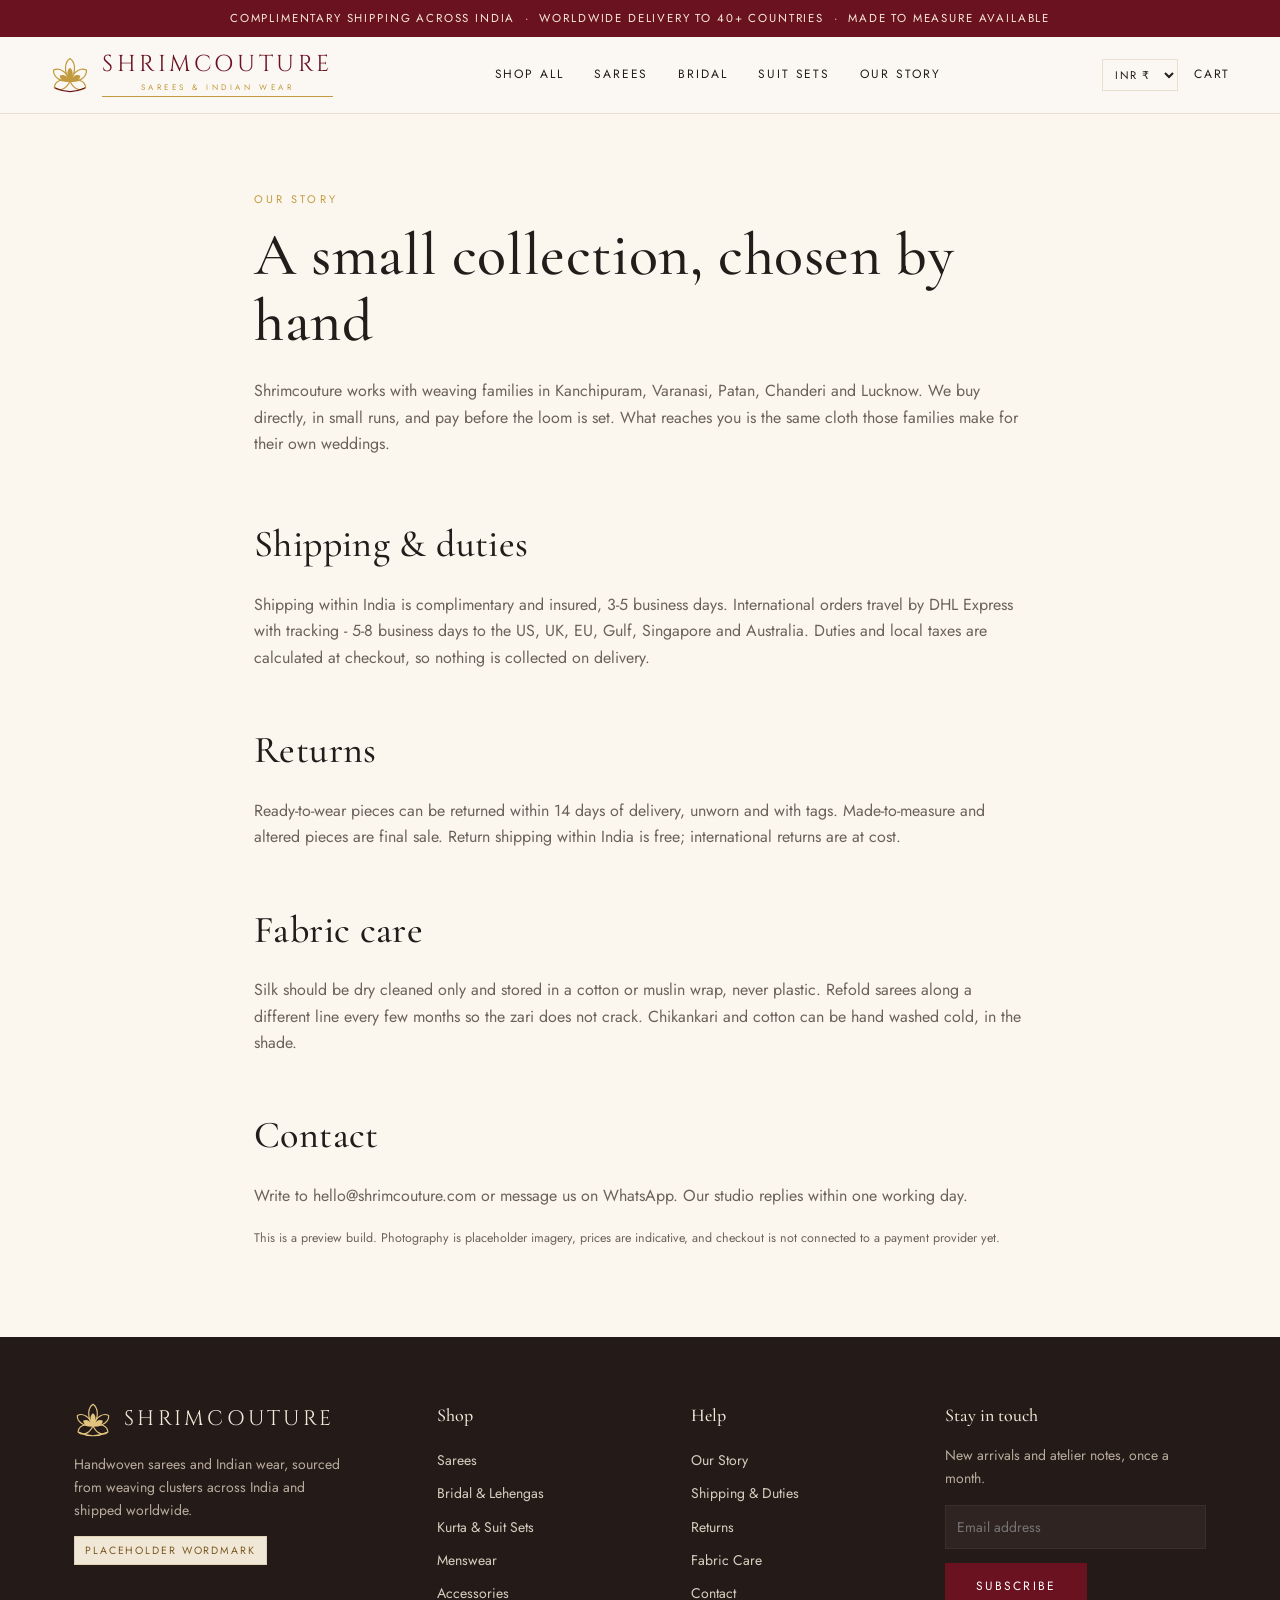
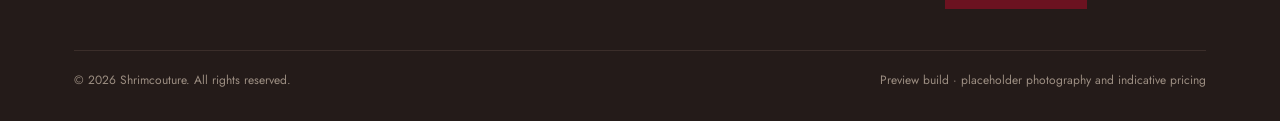
==== about.html @ 6df3703c "Create about.html" ====
<!doctype html><html lang="en"><head><meta charset="utf-8"><meta name="viewport" content="width=device-width, initial-scale=1">
<link rel="preconnect" href="https://fonts.googleapis.com"><link rel="preconnect" href="https://fonts.gstatic.com" crossorigin>
<link href="https://fonts.googleapis.com/css2?family=Cinzel:wght@400;500;600&family=Cormorant+Garamond:wght@300;400;500;600&family=Jost:wght@300;400;500&display=swap" rel="stylesheet">
<link rel="stylesheet" href="assets/styles.css"><title>Our Story | Shrimcouture</title></head><body><body><div class="ann">Complimentary shipping across India &nbsp;&middot;&nbsp; Worldwide delivery to 40+ countries &nbsp;&middot;&nbsp; Made to measure available</div>
<header class="site"><div class="wrap bar">
<button class="nav-toggle" aria-label="Menu">&#9776;</button>
<a class="brand" href="index.html"><svg class="lotus" viewBox="152.85 191.2 214.3 214.3" xmlns="http://www.w3.org/2000/svg" aria-hidden="true"><path d="M 0 0 C -36.72 -40.7592 -27.54 -76.9896 0 -90.576 C 27.54 -76.9896 36.72 -40.7592 0 0 Z" transform="translate(260 332.0) rotate(-112.0)" fill="none" stroke="#C29B40" stroke-width="6.60" stroke-linejoin="round"/><path d="M 0 0 C -36.72 -47.9196 -27.54 -90.5148 0 -106.488 C 27.54 -90.5148 36.72 -47.9196 0 0 Z" transform="translate(260 332.0) rotate(-56.0)" fill="none" stroke="#C29B40" stroke-width="6.60" stroke-linejoin="round"/><path d="M 0 0 C -36.72 -55.08 -27.54 -104.04 0 -122.4 C 27.54 -104.04 36.72 -55.08 0 0 Z" transform="translate(260 332.0) rotate(0.0)" fill="none" stroke="#C29B40" stroke-width="6.60" stroke-linejoin="round"/><path d="M 0 0 C -36.72 -47.9196 -27.54 -90.5148 0 -106.488 C 27.54 -90.5148 36.72 -47.9196 0 0 Z" transform="translate(260 332.0) rotate(56.0)" fill="none" stroke="#C29B40" stroke-width="6.60" stroke-linejoin="round"/><path d="M 0 0 C -36.72 -40.7592 -27.54 -76.9896 0 -90.576 C 27.54 -76.9896 36.72 -40.7592 0 0 Z" transform="translate(260 332.0) rotate(112.0)" fill="none" stroke="#C29B40" stroke-width="6.60" stroke-linejoin="round"/><path d="M 0 0 C -21.6 -28.188 -16.2 -53.244 0 -62.64 C 16.2 -53.244 21.6 -28.188 0 0 Z" transform="translate(260 332.0) rotate(-62.0)" fill="#C29B40"/><path d="M 0 0 C -21.6 -32.4 -16.2 -61.2 0 -72.0 C 16.2 -61.2 21.6 -32.4 0 0 Z" transform="translate(260 332.0) rotate(0.0)" fill="#C29B40"/><path d="M 0 0 C -21.6 -28.188 -16.2 -53.244 0 -62.64 C 16.2 -53.244 21.6 -28.188 0 0 Z" transform="translate(260 332.0) rotate(62.0)" fill="#C29B40"/><path d="M 180.8 368.0 Q 260.0 406.4 339.2 368.0" fill="none" stroke="#6B1220" stroke-width="6.60" stroke-linecap="round"/></svg><span class="wordmark">Shrimcouture<span class="tagline">Sarees &amp; Indian Wear</span></span></a>
<nav class="nav-links">
<a href="shop.html">Shop All</a><a href="shop.html?cat=sarees">Sarees</a><a href="shop.html?cat=lehengas">Bridal</a><a href="shop.html?cat=suits">Suit Sets</a><a href="about.html">Our Story</a>
</nav>
<div class="tools">
<select id="cur-select" aria-label="Currency"><option value="INR">INR &#8377;</option><option value="USD">USD $</option><option value="EUR">EUR &#8364;</option><option value="GBP">GBP &#163;</option></select>
<a href="cart.html">Cart <span class="cart-count"></span></a>
</div></div></header>
<section><div class="wrap" style="max-width:820px">
<p class="eyebrow">Our story</p><h1>A small collection, chosen by hand</h1>
<p class="muted">Shrimcouture works with weaving families in Kanchipuram, Varanasi, Patan, Chanderi and Lucknow. We buy directly, in small runs, and pay before the loom is set. What reaches you is the same cloth those families make for their own weddings.</p>
<h2 id="shipping" style="margin-top:56px">Shipping &amp; duties</h2>
<p class="muted">Shipping within India is complimentary and insured, 3-5 business days. International orders travel by DHL Express with tracking - 5-8 business days to the US, UK, EU, Gulf, Singapore and Australia. Duties and local taxes are calculated at checkout, so nothing is collected on delivery.</p>
<h2 id="returns" style="margin-top:48px">Returns</h2>
<p class="muted">Ready-to-wear pieces can be returned within 14 days of delivery, unworn and with tags. Made-to-measure and altered pieces are final sale. Return shipping within India is free; international returns are at cost.</p>
<h2 id="care" style="margin-top:48px">Fabric care</h2>
<p class="muted">Silk should be dry cleaned only and stored in a cotton or muslin wrap, never plastic. Refold sarees along a different line every few months so the zari does not crack. Chikankari and cotton can be hand washed cold, in the shade.</p>
<h2 id="contact" style="margin-top:48px">Contact</h2>
<p class="muted">Write to hello@shrimcouture.com or message us on WhatsApp. Our studio replies within one working day.</p>
<p class="note">This is a preview build. Photography is placeholder imagery, prices are indicative, and checkout is not connected to a payment provider yet.</p>
</div></section>
<footer class="site"><div class="wrap"><div class="cols">
<div><div class="fbrand"><svg class="lotus light" viewBox="152.85 191.2 214.3 214.3" xmlns="http://www.w3.org/2000/svg" aria-hidden="true"><path d="M 0 0 C -36.72 -40.7592 -27.54 -76.9896 0 -90.576 C 27.54 -76.9896 36.72 -40.7592 0 0 Z" transform="translate(260 332.0) rotate(-112.0)" fill="none" stroke="#E3C580" stroke-width="6.60" stroke-linejoin="round"/><path d="M 0 0 C -36.72 -47.9196 -27.54 -90.5148 0 -106.488 C 27.54 -90.5148 36.72 -47.9196 0 0 Z" transform="translate(260 332.0) rotate(-56.0)" fill="none" stroke="#E3C580" stroke-width="6.60" stroke-linejoin="round"/><path d="M 0 0 C -36.72 -55.08 -27.54 -104.04 0 -122.4 C 27.54 -104.04 36.72 -55.08 0 0 Z" transform="translate(260 332.0) rotate(0.0)" fill="none" stroke="#E3C580" stroke-width="6.60" stroke-linejoin="round"/><path d="M 0 0 C -36.72 -47.9196 -27.54 -90.5148 0 -106.488 C 27.54 -90.5148 36.72 -47.9196 0 0 Z" transform="translate(260 332.0) rotate(56.0)" fill="none" stroke="#E3C580" stroke-width="6.60" stroke-linejoin="round"/><path d="M 0 0 C -36.72 -40.7592 -27.54 -76.9896 0 -90.576 C 27.54 -76.9896 36.72 -40.7592 0 0 Z" transform="translate(260 332.0) rotate(112.0)" fill="none" stroke="#E3C580" stroke-width="6.60" stroke-linejoin="round"/><path d="M 0 0 C -21.6 -28.188 -16.2 -53.244 0 -62.64 C 16.2 -53.244 21.6 -28.188 0 0 Z" transform="translate(260 332.0) rotate(-62.0)" fill="#E3C580"/><path d="M 0 0 C -21.6 -32.4 -16.2 -61.2 0 -72.0 C 16.2 -61.2 21.6 -32.4 0 0 Z" transform="translate(260 332.0) rotate(0.0)" fill="#E3C580"/><path d="M 0 0 C -21.6 -28.188 -16.2 -53.244 0 -62.64 C 16.2 -53.244 21.6 -28.188 0 0 Z" transform="translate(260 332.0) rotate(62.0)" fill="#E3C580"/><path d="M 180.8 368.0 Q 260.0 406.4 339.2 368.0" fill="none" stroke="#E3C580" stroke-width="6.60" stroke-linecap="round"/></svg><span>Shrimcouture</span></div>
<p class="muted" style="color:#B9AB9C;max-width:280px">Handwoven sarees and Indian wear, sourced from weaving clusters across India and shipped worldwide.</p>
<p><span class="badge">Placeholder wordmark</span></p></div>
<div><h4>Shop</h4><ul><li><a href="shop.html?cat=sarees">Sarees</a></li><li><a href="shop.html?cat=lehengas">Bridal &amp; Lehengas</a></li><li><a href="shop.html?cat=suits">Kurta &amp; Suit Sets</a></li><li><a href="shop.html?cat=menswear">Menswear</a></li><li><a href="shop.html?cat=accessories">Accessories</a></li></ul></div>
<div><h4>Help</h4><ul><li><a href="about.html">Our Story</a></li><li><a href="about.html#shipping">Shipping &amp; Duties</a></li><li><a href="about.html#returns">Returns</a></li><li><a href="about.html#care">Fabric Care</a></li><li><a href="about.html#contact">Contact</a></li></ul></div>
<div><h4>Stay in touch</h4><p class="muted" style="color:#B9AB9C">New arrivals and atelier notes, once a month.</p>
<form onsubmit="event.preventDefault();this.querySelector(\x27button\x27).textContent=\x27Thank you\x27;">
<input class="field" type="email" placeholder="Email address" required style="background:#2F2421;border-color:#3B2E2A;color:#F4E9D9">
<button class="btn" type="submit">Subscribe</button></form></div>
</div>
<div class="legal"><span>&copy; 2026 Shrimcouture. All rights reserved.</span><span>Preview build &middot; placeholder photography and indicative pricing</span></div>
</div></footer>
<script src="assets/data.js"></script><script src="assets/app.js"></script>
</body></html>
---- assets/styles.css ----
:root{
  --ivory:#FBF7EF; --paper:#FFFCF6; --ink:#221C1A; --muted:#6C625C;
  --wine:#6B1220; --gold:#C29B40; --line:#E9DFCE;
  --serif:"Cormorant Garamond", Georgia, serif;
  --display:"Cinzel", "Cormorant Garamond", Georgia, serif;
  --sans:"Jost", "Helvetica Neue", Arial, sans-serif;
}
*{box-sizing:border-box}
body{margin:0;background:var(--ivory);color:var(--ink);font-family:var(--sans);font-size:16px;line-height:1.65;-webkit-font-smoothing:antialiased}
img{max-width:100%;display:block}
a{color:inherit;text-decoration:none}
.wrap{max-width:1180px;margin:0 auto;padding:0 24px}
h1,h2,h3{font-family:var(--serif);font-weight:500;letter-spacing:.01em;margin:0 0 .4em}
h1{font-size:clamp(34px,5.4vw,60px);line-height:1.1}
h2{font-size:clamp(26px,3.4vw,38px)}
h3{font-size:20px}
.muted{color:var(--muted)}
.eyebrow{font-size:11px;letter-spacing:.28em;text-transform:uppercase;color:var(--gold);margin:0 0 14px}
.btn{display:inline-block;padding:13px 30px;border:1px solid var(--wine);background:var(--wine);color:#fff;
  font-size:12px;letter-spacing:.18em;text-transform:uppercase;transition:.2s;cursor:pointer;font-family:var(--sans)}
.btn:hover{background:#500D18;border-color:#500D18}
.btn.ghost{background:transparent;color:var(--wine)}
.btn.ghost:hover{background:var(--wine);color:#fff}
.btn[disabled]{opacity:.45;cursor:not-allowed}

/* announcement + header */
.ann{background:var(--wine);color:#F6E9D8;font-size:11.5px;letter-spacing:.16em;text-transform:uppercase;text-align:center;padding:9px 16px}
header.site{position:sticky;top:0;z-index:40;background:rgba(251,248,243,.96);border-bottom:1px solid var(--line);backdrop-filter:blur(6px)}
.bar{display:flex;align-items:center;justify-content:space-between;gap:18px;padding:16px 0}
.brand{display:flex;align-items:center;gap:12px;line-height:1}
.lotus{width:40px;height:40px;flex:0 0 40px}
.wordmark{font-family:var(--display);font-size:23px;letter-spacing:.155em;text-transform:uppercase;color:var(--wine);
  display:block;border-bottom:1px solid var(--gold);padding-bottom:5px}
.tagline{display:block;font-family:var(--sans);font-size:8px;letter-spacing:.44em;text-transform:uppercase;color:var(--gold);
  margin-top:7px;border:0;text-align:center}

.nav-links{display:flex;gap:30px;font-size:12px;letter-spacing:.16em;text-transform:uppercase}
.nav-links a:hover{color:var(--wine)}
.tools{display:flex;align-items:center;gap:16px;font-size:12px;letter-spacing:.14em;text-transform:uppercase}
select#cur-select{font-family:var(--sans);font-size:11px;letter-spacing:.14em;padding:6px 8px;border:1px solid var(--line);background:transparent;color:var(--ink)}
.nav-toggle{display:none;background:none;border:0;font-size:20px;cursor:pointer;color:var(--ink)}

/* hero */
.hero{position:relative;min-height:min(78vh,620px);display:flex;align-items:center;background:#EFE7DA;overflow:hidden}
.hero img{position:absolute;inset:0;width:100%;height:100%;object-fit:cover}
.hero .veil{position:absolute;inset:0;background:linear-gradient(90deg,rgba(24,16,14,.72) 0%,rgba(24,16,14,.42) 45%,rgba(24,16,14,.05) 100%)}
.hero .inner{position:relative;color:#FDF7EE;max-width:560px;padding:70px 0}
.hero h1{color:#FDF7EE}
.hero p{color:#EFE2D2;font-size:17px;max-width:440px}
.hero .btn{margin-top:22px;margin-right:12px}
.hero .btn.ghost{color:#FDF7EE;border-color:#FDF7EE}
.hero .btn.ghost:hover{background:#FDF7EE;color:var(--wine)}

section{padding:76px 0}
.section-head{text-align:center;max-width:620px;margin:0 auto 44px}
.rule{width:54px;height:1px;background:var(--gold);margin:18px auto}

/* categories */
.cats{display:grid;grid-template-columns:repeat(3,1fr);gap:22px}
.cat{position:relative;overflow:hidden;background:#000}
.cat img{height:300px;width:100%;object-fit:cover;opacity:.86;transition:.5s}
.cat:hover img{transform:scale(1.04);opacity:.78}
.cat .lbl{position:absolute;left:0;right:0;bottom:0;padding:22px;color:#fff;background:linear-gradient(transparent,rgba(20,12,10,.75))}
.cat .lbl h3{margin:0;color:#fff}
.cat .lbl span{font-size:11px;letter-spacing:.16em;text-transform:uppercase;color:#E9D9C0}

/* product grid */
.grid{display:grid;grid-template-columns:repeat(4,1fr);gap:26px}
.card{background:var(--paper);border:1px solid var(--line);display:block;transition:.25s}
.card:hover{border-color:var(--gold);transform:translateY(-3px)}
.card-img{aspect-ratio:4/5;overflow:hidden;background:#EFE7DA}
.card-img img{width:100%;height:100%;object-fit:cover}
.card-body{padding:18px 18px 22px}
.card-body h3{font-size:18px;margin-bottom:6px}
.card-body p{font-size:13px;margin:0 0 10px}
.price{font-family:var(--serif);font-size:19px;color:var(--wine)}

/* strips */
.strip{background:var(--paper);border-top:1px solid var(--line);border-bottom:1px solid var(--line)}
.strip .grid3{display:grid;grid-template-columns:repeat(3,1fr);gap:34px;text-align:center}
.strip h3{font-size:17px;margin-bottom:6px}
.strip p{font-size:13.5px;color:var(--muted);margin:0}

.story{display:grid;grid-template-columns:1.05fr .95fr;gap:56px;align-items:center}
.story img{height:100%;object-fit:cover;max-height:460px;width:100%}

/* filters */
.filters{display:flex;gap:10px;flex-wrap:wrap;justify-content:center;margin-bottom:34px}
.chip{padding:9px 20px;border:1px solid var(--line);background:transparent;font-size:11.5px;letter-spacing:.16em;
  text-transform:uppercase;cursor:pointer;font-family:var(--sans);color:var(--muted)}
.chip.active,.chip:hover{border-color:var(--wine);color:var(--wine)}

/* product page */
.pdp{display:grid;grid-template-columns:1fr 1fr;gap:56px;align-items:start}
.pdp .shot{background:#EFE7DA;border:1px solid var(--line)}
.sizes{display:flex;gap:10px;flex-wrap:wrap;margin:10px 0 24px}
.size{padding:10px 18px;border:1px solid var(--line);cursor:pointer;font-size:12px;letter-spacing:.12em;background:transparent}
.size.active{border-color:var(--wine);color:var(--wine)}
.spec{list-style:none;padding:0;margin:20px 0 0;font-size:14px;color:var(--muted)}
.spec li{padding:9px 0;border-bottom:1px solid var(--line)}
.qty{display:inline-flex;border:1px solid var(--line);margin-right:12px}
.qty button{width:38px;border:0;background:transparent;font-size:16px;cursor:pointer}
.qty span{width:38px;display:grid;place-items:center;border-left:1px solid var(--line);border-right:1px solid var(--line)}
.note{font-size:12.5px;color:var(--muted);margin-top:18px}

/* cart */
.cart-row{display:grid;grid-template-columns:96px 1fr auto;gap:18px;padding:20px 0;border-bottom:1px solid var(--line);align-items:center}
.cart-row img{width:96px;height:120px;object-fit:cover}
.cart-layout{display:grid;grid-template-columns:1.6fr .9fr;gap:48px;align-items:start}
.summary{background:var(--paper);border:1px solid var(--line);padding:26px}
.summary .line{display:flex;justify-content:space-between;padding:9px 0;font-size:14px}
.summary .total{border-top:1px solid var(--line);margin-top:10px;padding-top:14px;font-family:var(--serif);font-size:22px}
.field{width:100%;padding:11px;border:1px solid var(--line);background:var(--paper);font-family:var(--sans);font-size:14px;margin-bottom:14px}
.link{color:var(--wine);text-decoration:underline;cursor:pointer}

footer.site{background:#241B19;color:#D9CDBE;margin-top:0;padding:64px 0 30px;font-size:14px}
footer.site .cols{display:grid;grid-template-columns:1.5fr 1fr 1fr 1.2fr;gap:36px}
footer.site h4{font-family:var(--serif);font-size:18px;color:#F4E9D9;margin:0 0 14px;font-weight:500}
footer.site a{color:#D9CDBE}
footer.site a:hover{color:#fff}
footer.site ul{list-style:none;padding:0;margin:0}
footer.site li{padding:5px 0}
.fbrand{display:flex;align-items:center;gap:12px;font-family:var(--display);font-size:21px;letter-spacing:.155em;text-transform:uppercase;color:#F4E9D9}
.fbrand .lotus{width:38px;height:38px;flex:0 0 38px}
.legal{border-top:1px solid #3B2E2A;margin-top:40px;padding-top:20px;display:flex;justify-content:space-between;gap:16px;font-size:12px;color:#9C8E82;flex-wrap:wrap}
.badge{display:inline-block;background:#F1E7D6;color:#7A5A22;font-size:10.5px;letter-spacing:.18em;text-transform:uppercase;padding:5px 10px;border:1px solid #E2D2B4}

@media(max-width:900px){
  .grid{grid-template-columns:repeat(2,1fr);gap:18px}
  .cats{grid-template-columns:1fr}
  .cat img{height:220px}
  .story,.pdp,.cart-layout{grid-template-columns:1fr;gap:28px}
  .strip .grid3{grid-template-columns:1fr;gap:26px}
  footer.site .cols{grid-template-columns:1fr 1fr}
  .nav-toggle{display:block}
  .nav-links{display:none;position:absolute;left:0;right:0;top:100%;background:var(--ivory);border-bottom:1px solid var(--line);
    flex-direction:column;gap:0;padding:8px 24px 18px}
  .nav-links.open{display:flex}
  .nav-links a{padding:11px 0;border-bottom:1px solid var(--line)}
  .bar{position:relative;padding:13px 0}
  .wordmark{font-size:16px}
  .lotus{width:32px;height:32px;flex:0 0 32px}
  .tagline{font-size:7px;letter-spacing:.36em}
  section{padding:52px 0}
  .hero .inner{padding:56px 0}
  .hero .veil{background:linear-gradient(90deg,rgba(24,16,14,.78) 0%,rgba(24,16,14,.55) 100%)}
}
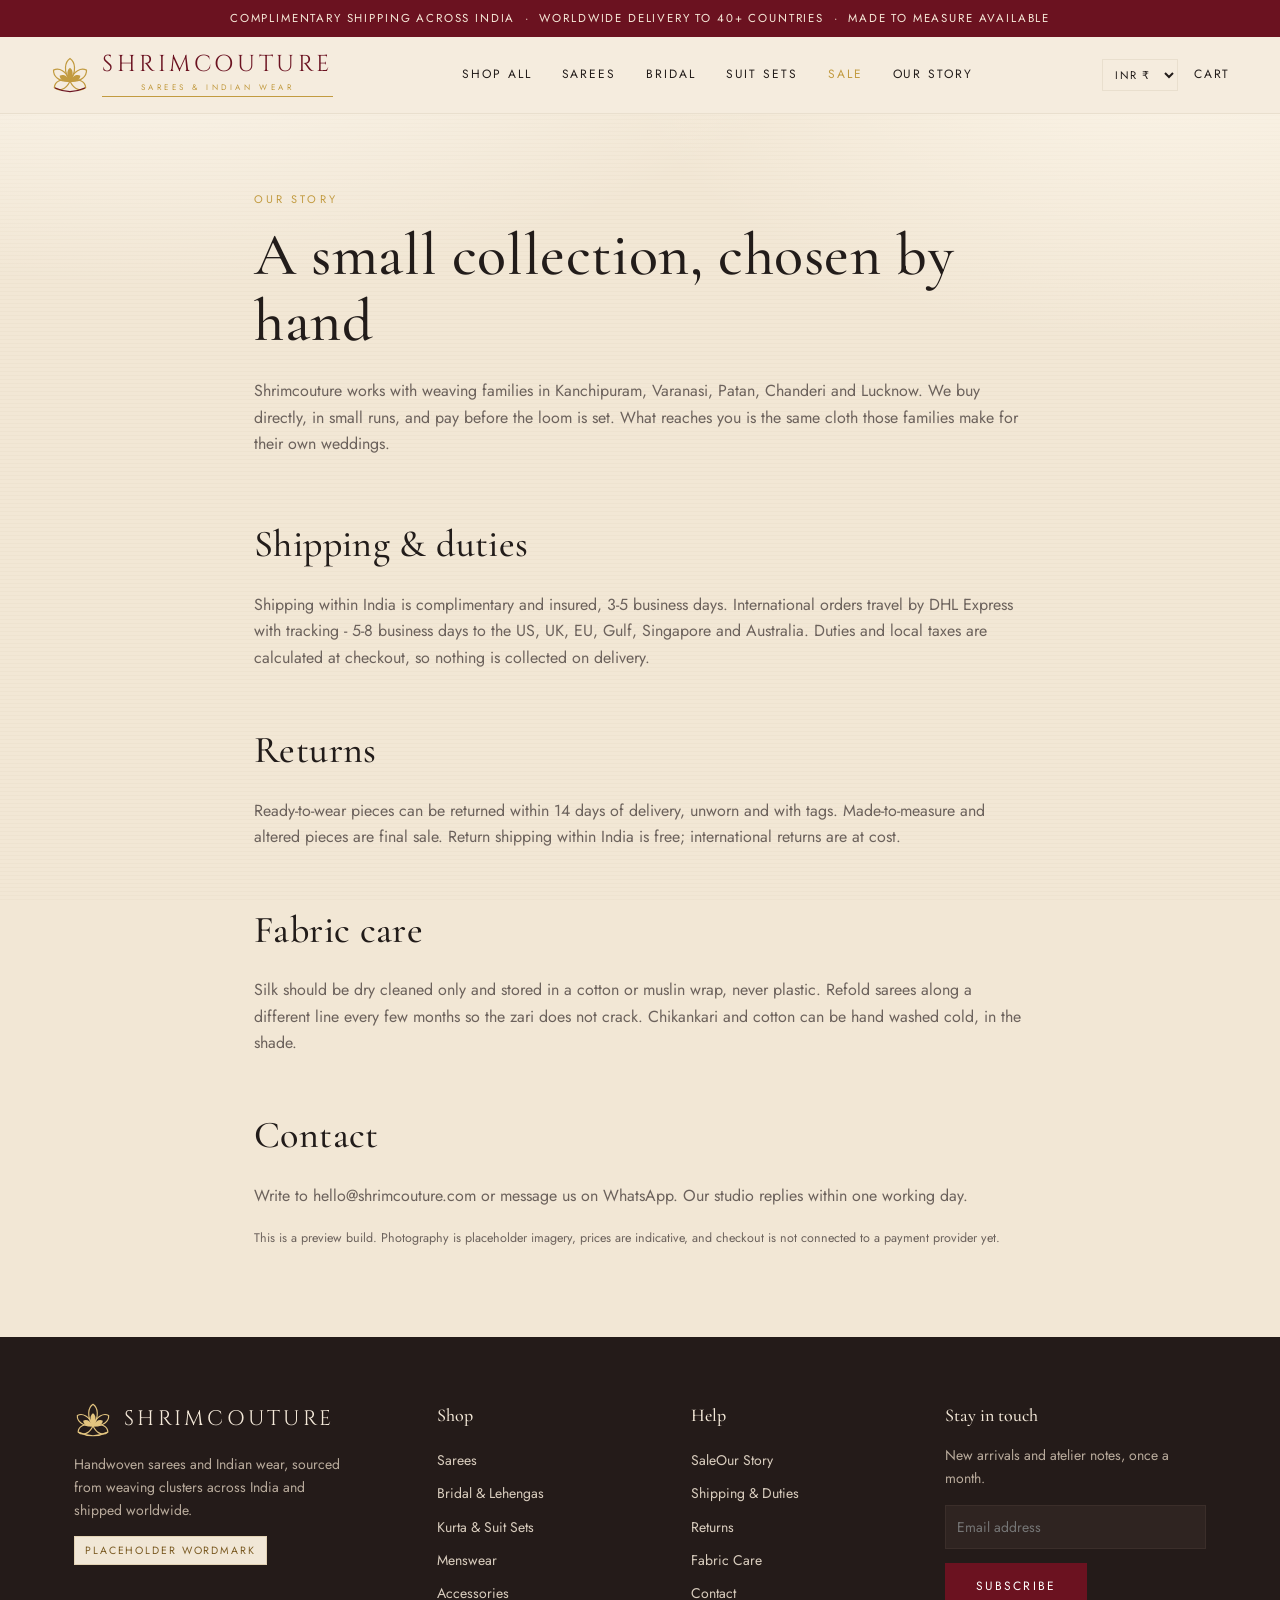
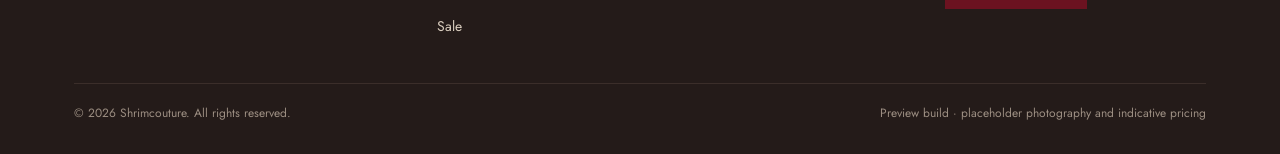
==== commit b6483521: "Update about.html" ====
--- a/about.html
+++ b/about.html
@@ -6,7 +6,7 @@
 <button class="nav-toggle" aria-label="Menu">&#9776;</button>
 <a class="brand" href="index.html"><svg class="lotus" viewBox="152.85 191.2 214.3 214.3" xmlns="http://www.w3.org/2000/svg" aria-hidden="true"><path d="M 0 0 C -36.72 -40.7592 -27.54 -76.9896 0 -90.576 C 27.54 -76.9896 36.72 -40.7592 0 0 Z" transform="translate(260 332.0) rotate(-112.0)" fill="none" stroke="#C29B40" stroke-width="6.60" stroke-linejoin="round"/><path d="M 0 0 C -36.72 -47.9196 -27.54 -90.5148 0 -106.488 C 27.54 -90.5148 36.72 -47.9196 0 0 Z" transform="translate(260 332.0) rotate(-56.0)" fill="none" stroke="#C29B40" stroke-width="6.60" stroke-linejoin="round"/><path d="M 0 0 C -36.72 -55.08 -27.54 -104.04 0 -122.4 C 27.54 -104.04 36.72 -55.08 0 0 Z" transform="translate(260 332.0) rotate(0.0)" fill="none" stroke="#C29B40" stroke-width="6.60" stroke-linejoin="round"/><path d="M 0 0 C -36.72 -47.9196 -27.54 -90.5148 0 -106.488 C 27.54 -90.5148 36.72 -47.9196 0 0 Z" transform="translate(260 332.0) rotate(56.0)" fill="none" stroke="#C29B40" stroke-width="6.60" stroke-linejoin="round"/><path d="M 0 0 C -36.72 -40.7592 -27.54 -76.9896 0 -90.576 C 27.54 -76.9896 36.72 -40.7592 0 0 Z" transform="translate(260 332.0) rotate(112.0)" fill="none" stroke="#C29B40" stroke-width="6.60" stroke-linejoin="round"/><path d="M 0 0 C -21.6 -28.188 -16.2 -53.244 0 -62.64 C 16.2 -53.244 21.6 -28.188 0 0 Z" transform="translate(260 332.0) rotate(-62.0)" fill="#C29B40"/><path d="M 0 0 C -21.6 -32.4 -16.2 -61.2 0 -72.0 C 16.2 -61.2 21.6 -32.4 0 0 Z" transform="translate(260 332.0) rotate(0.0)" fill="#C29B40"/><path d="M 0 0 C -21.6 -28.188 -16.2 -53.244 0 -62.64 C 16.2 -53.244 21.6 -28.188 0 0 Z" transform="translate(260 332.0) rotate(62.0)" fill="#C29B40"/><path d="M 180.8 368.0 Q 260.0 406.4 339.2 368.0" fill="none" stroke="#6B1220" stroke-width="6.60" stroke-linecap="round"/></svg><span class="wordmark">Shrimcouture<span class="tagline">Sarees &amp; Indian Wear</span></span></a>
 <nav class="nav-links">
-<a href="shop.html">Shop All</a><a href="shop.html?cat=sarees">Sarees</a><a href="shop.html?cat=lehengas">Bridal</a><a href="shop.html?cat=suits">Suit Sets</a><a href="about.html">Our Story</a>
+<a href="shop.html">Shop All</a><a href="shop.html?cat=sarees">Sarees</a><a href="shop.html?cat=lehengas">Bridal</a><a href="shop.html?cat=suits">Suit Sets</a><a class="sale-link" href="shop.html?cat=sale">Sale</a><a href="about.html">Our Story</a>
 </nav>
 <div class="tools">
 <select id="cur-select" aria-label="Currency"><option value="INR">INR &#8377;</option><option value="USD">USD $</option><option value="EUR">EUR &#8364;</option><option value="GBP">GBP &#163;</option></select>
@@ -29,8 +29,8 @@
 <div><div class="fbrand"><svg class="lotus light" viewBox="152.85 191.2 214.3 214.3" xmlns="http://www.w3.org/2000/svg" aria-hidden="true"><path d="M 0 0 C -36.72 -40.7592 -27.54 -76.9896 0 -90.576 C 27.54 -76.9896 36.72 -40.7592 0 0 Z" transform="translate(260 332.0) rotate(-112.0)" fill="none" stroke="#E3C580" stroke-width="6.60" stroke-linejoin="round"/><path d="M 0 0 C -36.72 -47.9196 -27.54 -90.5148 0 -106.488 C 27.54 -90.5148 36.72 -47.9196 0 0 Z" transform="translate(260 332.0) rotate(-56.0)" fill="none" stroke="#E3C580" stroke-width="6.60" stroke-linejoin="round"/><path d="M 0 0 C -36.72 -55.08 -27.54 -104.04 0 -122.4 C 27.54 -104.04 36.72 -55.08 0 0 Z" transform="translate(260 332.0) rotate(0.0)" fill="none" stroke="#E3C580" stroke-width="6.60" stroke-linejoin="round"/><path d="M 0 0 C -36.72 -47.9196 -27.54 -90.5148 0 -106.488 C 27.54 -90.5148 36.72 -47.9196 0 0 Z" transform="translate(260 332.0) rotate(56.0)" fill="none" stroke="#E3C580" stroke-width="6.60" stroke-linejoin="round"/><path d="M 0 0 C -36.72 -40.7592 -27.54 -76.9896 0 -90.576 C 27.54 -76.9896 36.72 -40.7592 0 0 Z" transform="translate(260 332.0) rotate(112.0)" fill="none" stroke="#E3C580" stroke-width="6.60" stroke-linejoin="round"/><path d="M 0 0 C -21.6 -28.188 -16.2 -53.244 0 -62.64 C 16.2 -53.244 21.6 -28.188 0 0 Z" transform="translate(260 332.0) rotate(-62.0)" fill="#E3C580"/><path d="M 0 0 C -21.6 -32.4 -16.2 -61.2 0 -72.0 C 16.2 -61.2 21.6 -32.4 0 0 Z" transform="translate(260 332.0) rotate(0.0)" fill="#E3C580"/><path d="M 0 0 C -21.6 -28.188 -16.2 -53.244 0 -62.64 C 16.2 -53.244 21.6 -28.188 0 0 Z" transform="translate(260 332.0) rotate(62.0)" fill="#E3C580"/><path d="M 180.8 368.0 Q 260.0 406.4 339.2 368.0" fill="none" stroke="#E3C580" stroke-width="6.60" stroke-linecap="round"/></svg><span>Shrimcouture</span></div>
 <p class="muted" style="color:#B9AB9C;max-width:280px">Handwoven sarees and Indian wear, sourced from weaving clusters across India and shipped worldwide.</p>
 <p><span class="badge">Placeholder wordmark</span></p></div>
-<div><h4>Shop</h4><ul><li><a href="shop.html?cat=sarees">Sarees</a></li><li><a href="shop.html?cat=lehengas">Bridal &amp; Lehengas</a></li><li><a href="shop.html?cat=suits">Kurta &amp; Suit Sets</a></li><li><a href="shop.html?cat=menswear">Menswear</a></li><li><a href="shop.html?cat=accessories">Accessories</a></li></ul></div>
-<div><h4>Help</h4><ul><li><a href="about.html">Our Story</a></li><li><a href="about.html#shipping">Shipping &amp; Duties</a></li><li><a href="about.html#returns">Returns</a></li><li><a href="about.html#care">Fabric Care</a></li><li><a href="about.html#contact">Contact</a></li></ul></div>
+<div><h4>Shop</h4><ul><li><a href="shop.html?cat=sarees">Sarees</a></li><li><a href="shop.html?cat=lehengas">Bridal &amp; Lehengas</a></li><li><a href="shop.html?cat=suits">Kurta &amp; Suit Sets</a></li><li><a href="shop.html?cat=menswear">Menswear</a></li><li><a href="shop.html?cat=accessories">Accessories</a></li><li><a href="shop.html?cat=sale">Sale</a></li></ul></div>
+<div><h4>Help</h4><ul><li><a class="sale-link" href="shop.html?cat=sale">Sale</a><a href="about.html">Our Story</a></li><li><a href="about.html#shipping">Shipping &amp; Duties</a></li><li><a href="about.html#returns">Returns</a></li><li><a href="about.html#care">Fabric Care</a></li><li><a href="about.html#contact">Contact</a></li></ul></div>
 <div><h4>Stay in touch</h4><p class="muted" style="color:#B9AB9C">New arrivals and atelier notes, once a month.</p>
 <form onsubmit="event.preventDefault();this.querySelector(\x27button\x27).textContent=\x27Thank you\x27;">
 <input class="field" type="email" placeholder="Email address" required style="background:#2F2421;border-color:#3B2E2A;color:#F4E9D9">
--- a/assets/styles.css
+++ b/assets/styles.css
@@ -1,12 +1,16 @@
 :root{
-  --ivory:#FBF7EF; --paper:#FFFCF6; --ink:#221C1A; --muted:#6C625C;
+  --ivory:#F2E7D5; --paper:#FDF8EF; --ink:#221C1A; --muted:#6C625C;
   --wine:#6B1220; --gold:#C29B40; --line:#E9DFCE;
   --serif:"Cormorant Garamond", Georgia, serif;
   --display:"Cinzel", "Cormorant Garamond", Georgia, serif;
   --sans:"Jost", "Helvetica Neue", Arial, sans-serif;
 }
 *{box-sizing:border-box}
-body{margin:0;background:var(--ivory);color:var(--ink);font-family:var(--sans);font-size:16px;line-height:1.65;-webkit-font-smoothing:antialiased}
+body{margin:0;overflow-x:hidden;background-color:var(--ivory);
+  background-image:radial-gradient(1200px 600px at 12% -8%, rgba(255,252,246,.85), rgba(255,252,246,0) 60%),
+    radial-gradient(900px 500px at 92% 4%, rgba(255,250,240,.7), rgba(255,250,240,0) 62%),
+    repeating-linear-gradient(0deg, rgba(140,110,70,.035) 0 1px, rgba(0,0,0,0) 1px 4px);
+  background-attachment:fixed;color:var(--ink);font-family:var(--sans);font-size:16px;line-height:1.65;-webkit-font-smoothing:antialiased}
 img{max-width:100%;display:block}
 a{color:inherit;text-decoration:none}
 .wrap{max-width:1180px;margin:0 auto;padding:0 24px}
@@ -25,7 +29,7 @@
 
 /* announcement + header */
 .ann{background:var(--wine);color:#F6E9D8;font-size:11.5px;letter-spacing:.16em;text-transform:uppercase;text-align:center;padding:9px 16px}
-header.site{position:sticky;top:0;z-index:40;background:rgba(251,248,243,.96);border-bottom:1px solid var(--line);backdrop-filter:blur(6px)}
+header.site{position:sticky;top:0;z-index:40;background:rgba(245,236,222,.96);border-bottom:1px solid var(--line);backdrop-filter:blur(6px)}
 .bar{display:flex;align-items:center;justify-content:space-between;gap:18px;padding:16px 0}
 .brand{display:flex;align-items:center;gap:12px;line-height:1}
 .lotus{width:40px;height:40px;flex:0 0 40px}
@@ -53,22 +57,24 @@
 
 section{padding:76px 0}
 .section-head{text-align:center;max-width:620px;margin:0 auto 44px}
-.rule{width:54px;height:1px;background:var(--gold);margin:18px auto}
+.rule{position:relative;width:120px;height:1px;background:linear-gradient(90deg,rgba(194,155,64,0),var(--gold),rgba(194,155,64,0));margin:22px auto}
+.rule::after{content:"";position:absolute;left:50%;top:50%;width:7px;height:7px;background:var(--gold);
+  transform:translate(-50%,-50%) rotate(45deg)}
 
 /* categories */
 .cats{display:grid;grid-template-columns:repeat(3,1fr);gap:22px}
-.cat{position:relative;overflow:hidden;background:#000}
-.cat img{height:300px;width:100%;object-fit:cover;opacity:.86;transition:.5s}
+.cat{position:relative;overflow:hidden;background:#2B1A16;border-radius:200px 200px 4px 4px;box-shadow:0 1px 0 rgba(194,155,64,.5)}
+.cat img{height:340px;width:100%;object-fit:cover;opacity:.9;transition:.5s}
 .cat:hover img{transform:scale(1.04);opacity:.78}
-.cat .lbl{position:absolute;left:0;right:0;bottom:0;padding:22px;color:#fff;background:linear-gradient(transparent,rgba(20,12,10,.75))}
+.cat .lbl{position:absolute;left:0;right:0;bottom:0;padding:26px 22px;color:#fff;text-align:center;background:linear-gradient(transparent,rgba(30,12,14,.82))}
 .cat .lbl h3{margin:0;color:#fff}
 .cat .lbl span{font-size:11px;letter-spacing:.16em;text-transform:uppercase;color:#E9D9C0}
 
 /* product grid */
 .grid{display:grid;grid-template-columns:repeat(4,1fr);gap:26px}
-.card{background:var(--paper);border:1px solid var(--line);display:block;transition:.25s}
+.card{position:relative;background:var(--paper);border:1px solid var(--line);display:block;transition:.25s}
 .card:hover{border-color:var(--gold);transform:translateY(-3px)}
-.card-img{aspect-ratio:4/5;overflow:hidden;background:#EFE7DA}
+.card-img{position:relative;aspect-ratio:4/5;overflow:hidden;background:#EFE7DA}
 .card-img img{width:100%;height:100%;object-fit:cover}
 .card-body{padding:18px 18px 22px}
 .card-body h3{font-size:18px;margin-bottom:6px}
@@ -133,7 +139,7 @@
   .strip .grid3{grid-template-columns:1fr;gap:26px}
   footer.site .cols{grid-template-columns:1fr 1fr}
   .nav-toggle{display:block}
-  .nav-links{display:none;position:absolute;left:0;right:0;top:100%;background:var(--ivory);border-bottom:1px solid var(--line);
+  .nav-links{display:none;position:absolute;left:0;right:0;top:100%;background:#F5ECDE;border-bottom:1px solid var(--line);
     flex-direction:column;gap:0;padding:8px 24px 18px}
   .nav-links.open{display:flex}
   .nav-links a{padding:11px 0;border-bottom:1px solid var(--line)}
@@ -142,6 +148,45 @@
   .lotus{width:32px;height:32px;flex:0 0 32px}
   .tagline{font-size:7px;letter-spacing:.36em}
   section{padding:52px 0}
-  .hero .inner{padding:56px 0}
+  .hero .inner{padding:56px 18px}
   .hero .veil{background:linear-gradient(90deg,rgba(24,16,14,.78) 0%,rgba(24,16,14,.55) 100%)}
+  .wordmark{font-size:14px;letter-spacing:.12em;padding-bottom:3px}
+  .lotus{width:26px;height:26px;flex:0 0 26px}
+  .brand{gap:8px}
+  .tagline{display:none}
+  .ann{font-size:9px;letter-spacing:.08em;padding:7px 12px}
+  .tools{gap:9px;font-size:10.5px;letter-spacing:.08em}
+  select#cur-select{font-size:10px;padding:4px 4px;letter-spacing:.06em}
+  .nav-toggle{font-size:18px}
+  .wrap{padding:0 18px}
+  .hero .inner{max-width:100%}
+
 }
+
+
+/* sale */
+.tag{position:absolute;top:0;left:0;z-index:2;background:var(--wine);color:#F6E3C4;font-size:9.5px;letter-spacing:.22em;
+  text-transform:uppercase;padding:7px 13px}
+.was{color:var(--muted);text-decoration:line-through;font-family:var(--sans);font-size:13px;margin-left:6px}
+.off{font-family:var(--sans);font-size:10px;letter-spacing:.18em;text-transform:uppercase;color:var(--gold);margin-left:6px}
+.sale-link{color:var(--gold)}
+.saleband{background:var(--wine);color:#F3E4CB;text-align:center;padding:64px 0}
+.saleband .inner{border:1px solid rgba(227,197,128,.45);padding:44px 26px;max-width:760px;margin:0 auto}
+.saleband h2{color:#FBF2E2;margin-bottom:10px}
+.saleband p{color:#E4CFAE;margin:0 auto 22px;max-width:460px}
+.saleband .eyebrow{color:#E3C580}
+.saleband .btn{background:transparent;border-color:#E3C580;color:#FBF2E2}
+.saleband .btn:hover{background:#E3C580;color:var(--wine)}
+/* collage */
+.collage{position:relative}
+.collage .main{width:100%;height:520px;object-fit:cover;border-radius:240px 240px 4px 4px}
+.collage .inset{position:absolute;right:-18px;bottom:-26px;width:180px;height:220px;object-fit:cover;
+  border:6px solid var(--paper);box-shadow:0 10px 30px rgba(60,30,20,.16)}
+@media(max-width:900px){
+  .collage .main{height:380px;border-radius:180px 180px 4px 4px}
+  .collage .inset{width:120px;height:150px;right:6px;bottom:-18px}
+  .cat img{height:260px}
+  .cat{border-radius:150px 150px 4px 4px}
+  .saleband{padding:44px 0}
+  .saleband .inner{padding:30px 18px}
+}
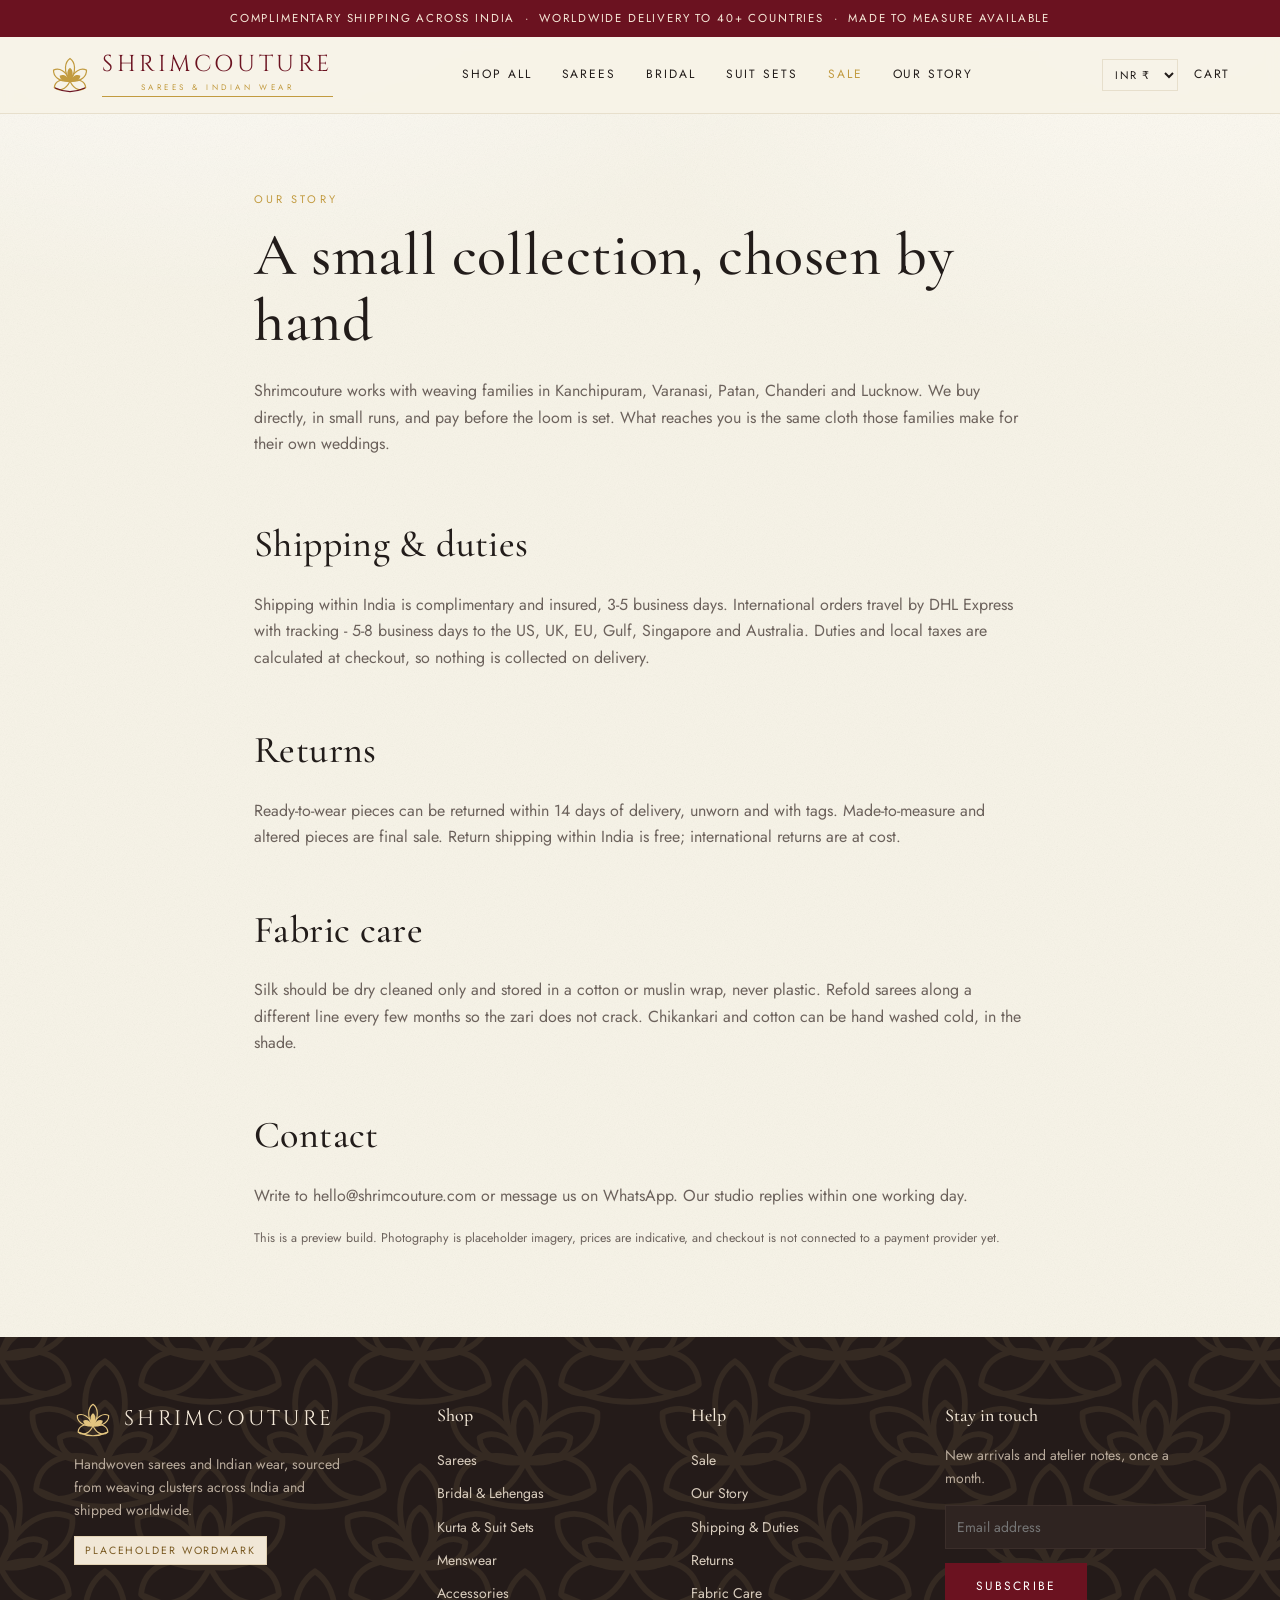
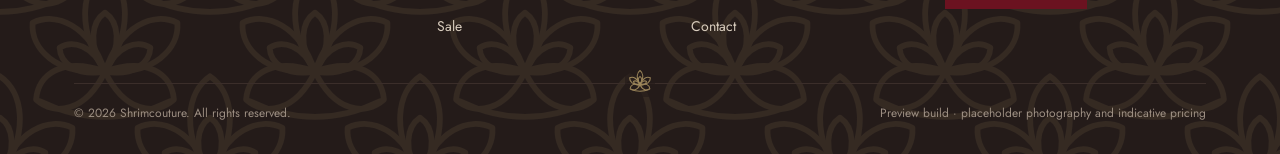
==== commit 165f8270: "Update about.html" ====
--- a/about.html
+++ b/about.html
@@ -30,7 +30,7 @@
 <p class="muted" style="color:#B9AB9C;max-width:280px">Handwoven sarees and Indian wear, sourced from weaving clusters across India and shipped worldwide.</p>
 <p><span class="badge">Placeholder wordmark</span></p></div>
 <div><h4>Shop</h4><ul><li><a href="shop.html?cat=sarees">Sarees</a></li><li><a href="shop.html?cat=lehengas">Bridal &amp; Lehengas</a></li><li><a href="shop.html?cat=suits">Kurta &amp; Suit Sets</a></li><li><a href="shop.html?cat=menswear">Menswear</a></li><li><a href="shop.html?cat=accessories">Accessories</a></li><li><a href="shop.html?cat=sale">Sale</a></li></ul></div>
-<div><h4>Help</h4><ul><li><a class="sale-link" href="shop.html?cat=sale">Sale</a><a href="about.html">Our Story</a></li><li><a href="about.html#shipping">Shipping &amp; Duties</a></li><li><a href="about.html#returns">Returns</a></li><li><a href="about.html#care">Fabric Care</a></li><li><a href="about.html#contact">Contact</a></li></ul></div>
+<div><h4>Help</h4><ul><li><a class="sale-link" href="shop.html?cat=sale">Sale</a></li><li><a href="about.html">Our Story</a></li><li><a href="about.html#shipping">Shipping &amp; Duties</a></li><li><a href="about.html#returns">Returns</a></li><li><a href="about.html#care">Fabric Care</a></li><li><a href="about.html#contact">Contact</a></li></ul></div>
 <div><h4>Stay in touch</h4><p class="muted" style="color:#B9AB9C">New arrivals and atelier notes, once a month.</p>
 <form onsubmit="event.preventDefault();this.querySelector(\x27button\x27).textContent=\x27Thank you\x27;">
 <input class="field" type="email" placeholder="Email address" required style="background:#2F2421;border-color:#3B2E2A;color:#F4E9D9">
--- a/assets/styles.css
+++ b/assets/styles.css
@@ -1,16 +1,18 @@
 :root{
-  --ivory:#F2E7D5; --paper:#FDF8EF; --ink:#221C1A; --muted:#6C625C;
-  --wine:#6B1220; --gold:#C29B40; --line:#E9DFCE;
+  --ivory:#F7F3E7; --paper:#FFFCF5; --ink:#221C1A; --muted:#6C625C;
+  --wine:#6B1220; --gold:#C29B40; --line:#E7DFCC;
   --serif:"Cormorant Garamond", Georgia, serif;
   --display:"Cinzel", "Cormorant Garamond", Georgia, serif;
   --sans:"Jost", "Helvetica Neue", Arial, sans-serif;
 }
 *{box-sizing:border-box}
 body{margin:0;overflow-x:hidden;background-color:var(--ivory);
-  background-image:radial-gradient(1200px 600px at 12% -8%, rgba(255,252,246,.85), rgba(255,252,246,0) 60%),
-    radial-gradient(900px 500px at 92% 4%, rgba(255,250,240,.7), rgba(255,250,240,0) 62%),
-    repeating-linear-gradient(0deg, rgba(140,110,70,.035) 0 1px, rgba(0,0,0,0) 1px 4px);
-  background-attachment:fixed;color:var(--ink);font-family:var(--sans);font-size:16px;line-height:1.65;-webkit-font-smoothing:antialiased}
+  background-image:url("data:image/svg+xml,%3Csvg xmlns='http://www.w3.org/2000/svg' width='320' height='320'%3E%3Cfilter id='f'%3E%3CfeTurbulence type='fractalNoise' baseFrequency='0.9' numOctaves='4' stitchTiles='stitch'/%3E%3CfeColorMatrix type='saturate' values='0'/%3E%3C/filter%3E%3Crect width='320' height='320' filter='url(%23f)' opacity='0.09'/%3E%3C/svg%3E"),
+    radial-gradient(1100px 620px at 15% -10%, rgba(255,255,252,.9), rgba(255,255,252,0) 62%),
+    radial-gradient(900px 520px at 90% 2%, rgba(255,253,246,.75), rgba(255,253,246,0) 64%);
+  background-repeat:repeat,no-repeat,no-repeat;
+  background-attachment:scroll,fixed,fixed;
+  color:var(--ink);font-family:var(--sans);font-size:16px;line-height:1.65;-webkit-font-smoothing:antialiased}
 img{max-width:100%;display:block}
 a{color:inherit;text-decoration:none}
 .wrap{max-width:1180px;margin:0 auto;padding:0 24px}
@@ -29,7 +31,7 @@
 
 /* announcement + header */
 .ann{background:var(--wine);color:#F6E9D8;font-size:11.5px;letter-spacing:.16em;text-transform:uppercase;text-align:center;padding:9px 16px}
-header.site{position:sticky;top:0;z-index:40;background:rgba(245,236,222,.96);border-bottom:1px solid var(--line);backdrop-filter:blur(6px)}
+header.site{position:sticky;top:0;z-index:40;background:rgba(247,243,231,.95);border-bottom:1px solid var(--line);backdrop-filter:blur(6px)}
 .bar{display:flex;align-items:center;justify-content:space-between;gap:18px;padding:16px 0}
 .brand{display:flex;align-items:center;gap:12px;line-height:1}
 .lotus{width:40px;height:40px;flex:0 0 40px}
@@ -45,7 +47,7 @@
 .nav-toggle{display:none;background:none;border:0;font-size:20px;cursor:pointer;color:var(--ink)}
 
 /* hero */
-.hero{position:relative;min-height:min(78vh,620px);display:flex;align-items:center;background:#EFE7DA;overflow:hidden}
+.hero{position:relative;min-height:min(78vh,620px);display:flex;align-items:center;background:#EDE4D3;overflow:hidden}
 .hero img{position:absolute;inset:0;width:100%;height:100%;object-fit:cover}
 .hero .veil{position:absolute;inset:0;background:linear-gradient(90deg,rgba(24,16,14,.72) 0%,rgba(24,16,14,.42) 45%,rgba(24,16,14,.05) 100%)}
 .hero .inner{position:relative;color:#FDF7EE;max-width:560px;padding:70px 0}
@@ -139,7 +141,7 @@
   .strip .grid3{grid-template-columns:1fr;gap:26px}
   footer.site .cols{grid-template-columns:1fr 1fr}
   .nav-toggle{display:block}
-  .nav-links{display:none;position:absolute;left:0;right:0;top:100%;background:#F5ECDE;border-bottom:1px solid var(--line);
+  .nav-links{display:none;position:absolute;left:0;right:0;top:100%;background:#F7F3E7;border-bottom:1px solid var(--line);
     flex-direction:column;gap:0;padding:8px 24px 18px}
   .nav-links.open{display:flex}
   .nav-links a{padding:11px 0;border-bottom:1px solid var(--line)}
@@ -190,3 +192,68 @@
   .saleband{padding:44px 0}
   .saleband .inner{padding:30px 18px}
 }
+
+/* editorial cell in the product grid (PALLAVI-style) */
+.edcell{background:var(--paper);border:1px solid var(--line);display:flex;flex-direction:column;justify-content:center;
+  text-align:center;padding:34px 26px}
+.edcell h3{font-family:var(--serif);font-size:26px;margin-bottom:4px}
+.edcell .rule{margin:14px auto}
+.edcell p{font-size:13.5px;color:var(--muted);margin:0}
+
+
+:root{
+  --lotus-gold:url("data:image/svg+xml,%3Csvg%20xmlns%3D%22http%3A%2F%2Fwww.w3.org%2F2000%2Fsvg%22%20viewBox%3D%22132%20204%20256%20208%22%20width%3D%22240%22%20height%3D%22240%22%3E%3Cg%20fill%3D%22none%22%20stroke%3D%22%23C29B40%22%20stroke-width%3D%229%22%20stroke-linejoin%3D%22round%22%20stroke-linecap%3D%22round%22%20opacity%3D%221%22%3E%3Cpath%20d%3D%22M%200%200%20C%20-36.72%20-40.76%20-27.54%20-76.99%200%20-90.58%20C%2027.54%20-76.99%2036.72%20-40.76%200%200%20Z%22%20transform%3D%22translate%28260%20332%29%20rotate%28-112%29%22%2F%3E%3Cpath%20d%3D%22M%200%200%20C%20-36.72%20-47.92%20-27.54%20-90.51%200%20-106.49%20C%2027.54%20-90.51%2036.72%20-47.92%200%200%20Z%22%20transform%3D%22translate%28260%20332%29%20rotate%28-56%29%22%2F%3E%3Cpath%20d%3D%22M%200%200%20C%20-36.72%20-55.08%20-27.54%20-104.04%200%20-122.4%20C%2027.54%20-104.04%2036.72%20-55.08%200%200%20Z%22%20transform%3D%22translate%28260%20332%29%22%2F%3E%3Cpath%20d%3D%22M%200%200%20C%20-36.72%20-47.92%20-27.54%20-90.51%200%20-106.49%20C%2027.54%20-90.51%2036.72%20-47.92%200%200%20Z%22%20transform%3D%22translate%28260%20332%29%20rotate%2856%29%22%2F%3E%3Cpath%20d%3D%22M%200%200%20C%20-36.72%20-40.76%20-27.54%20-76.99%200%20-90.58%20C%2027.54%20-76.99%2036.72%20-40.76%200%200%20Z%22%20transform%3D%22translate%28260%20332%29%20rotate%28112%29%22%2F%3E%3Cpath%20d%3D%22M%200%200%20C%20-21.6%20-28.19%20-16.2%20-53.24%200%20-62.64%20C%2016.2%20-53.24%2021.6%20-28.19%200%200%20Z%22%20transform%3D%22translate%28260%20332%29%20rotate%28-62%29%22%2F%3E%3Cpath%20d%3D%22M%200%200%20C%20-21.6%20-32.4%20-16.2%20-61.2%200%20-72%20C%2016.2%20-61.2%2021.6%20-32.4%200%200%20Z%22%20transform%3D%22translate%28260%20332%29%22%2F%3E%3Cpath%20d%3D%22M%200%200%20C%20-21.6%20-28.19%20-16.2%20-53.24%200%20-62.64%20C%2016.2%20-53.24%2021.6%20-28.19%200%200%20Z%22%20transform%3D%22translate%28260%20332%29%20rotate%2862%29%22%2F%3E%3Cpath%20d%3D%22M%20180.8%20368%20Q%20260%20406.4%20339.2%20368%22%2F%3E%3C%2Fg%3E%3C%2Fsvg%3E");
+  --lotus-light:url("data:image/svg+xml,%3Csvg%20xmlns%3D%22http%3A%2F%2Fwww.w3.org%2F2000%2Fsvg%22%20viewBox%3D%22132%20204%20256%20208%22%20width%3D%22240%22%20height%3D%22240%22%3E%3Cg%20fill%3D%22none%22%20stroke%3D%22%23E3C580%22%20stroke-width%3D%229%22%20stroke-linejoin%3D%22round%22%20stroke-linecap%3D%22round%22%20opacity%3D%221%22%3E%3Cpath%20d%3D%22M%200%200%20C%20-36.72%20-40.76%20-27.54%20-76.99%200%20-90.58%20C%2027.54%20-76.99%2036.72%20-40.76%200%200%20Z%22%20transform%3D%22translate%28260%20332%29%20rotate%28-112%29%22%2F%3E%3Cpath%20d%3D%22M%200%200%20C%20-36.72%20-47.92%20-27.54%20-90.51%200%20-106.49%20C%2027.54%20-90.51%2036.72%20-47.92%200%200%20Z%22%20transform%3D%22translate%28260%20332%29%20rotate%28-56%29%22%2F%3E%3Cpath%20d%3D%22M%200%200%20C%20-36.72%20-55.08%20-27.54%20-104.04%200%20-122.4%20C%2027.54%20-104.04%2036.72%20-55.08%200%200%20Z%22%20transform%3D%22translate%28260%20332%29%22%2F%3E%3Cpath%20d%3D%22M%200%200%20C%20-36.72%20-47.92%20-27.54%20-90.51%200%20-106.49%20C%2027.54%20-90.51%2036.72%20-47.92%200%200%20Z%22%20transform%3D%22translate%28260%20332%29%20rotate%2856%29%22%2F%3E%3Cpath%20d%3D%22M%200%200%20C%20-36.72%20-40.76%20-27.54%20-76.99%200%20-90.58%20C%2027.54%20-76.99%2036.72%20-40.76%200%200%20Z%22%20transform%3D%22translate%28260%20332%29%20rotate%28112%29%22%2F%3E%3Cpath%20d%3D%22M%200%200%20C%20-21.6%20-28.19%20-16.2%20-53.24%200%20-62.64%20C%2016.2%20-53.24%2021.6%20-28.19%200%200%20Z%22%20transform%3D%22translate%28260%20332%29%20rotate%28-62%29%22%2F%3E%3Cpath%20d%3D%22M%200%200%20C%20-21.6%20-32.4%20-16.2%20-61.2%200%20-72%20C%2016.2%20-61.2%2021.6%20-32.4%200%200%20Z%22%20transform%3D%22translate%28260%20332%29%22%2F%3E%3Cpath%20d%3D%22M%200%200%20C%20-21.6%20-28.19%20-16.2%20-53.24%200%20-62.64%20C%2016.2%20-53.24%2021.6%20-28.19%200%200%20Z%22%20transform%3D%22translate%28260%20332%29%20rotate%2862%29%22%2F%3E%3Cpath%20d%3D%22M%20180.8%20368%20Q%20260%20406.4%20339.2%20368%22%2F%3E%3C%2Fg%3E%3C%2Fsvg%3E");
+  --lotus-ivory:url("data:image/svg+xml,%3Csvg%20xmlns%3D%22http%3A%2F%2Fwww.w3.org%2F2000%2Fsvg%22%20viewBox%3D%22132%20204%20256%20208%22%20width%3D%22240%22%20height%3D%22240%22%3E%3Cg%20fill%3D%22none%22%20stroke%3D%22%23F3E4CB%22%20stroke-width%3D%229%22%20stroke-linejoin%3D%22round%22%20stroke-linecap%3D%22round%22%20opacity%3D%221%22%3E%3Cpath%20d%3D%22M%200%200%20C%20-36.72%20-40.76%20-27.54%20-76.99%200%20-90.58%20C%2027.54%20-76.99%2036.72%20-40.76%200%200%20Z%22%20transform%3D%22translate%28260%20332%29%20rotate%28-112%29%22%2F%3E%3Cpath%20d%3D%22M%200%200%20C%20-36.72%20-47.92%20-27.54%20-90.51%200%20-106.49%20C%2027.54%20-90.51%2036.72%20-47.92%200%200%20Z%22%20transform%3D%22translate%28260%20332%29%20rotate%28-56%29%22%2F%3E%3Cpath%20d%3D%22M%200%200%20C%20-36.72%20-55.08%20-27.54%20-104.04%200%20-122.4%20C%2027.54%20-104.04%2036.72%20-55.08%200%200%20Z%22%20transform%3D%22translate%28260%20332%29%22%2F%3E%3Cpath%20d%3D%22M%200%200%20C%20-36.72%20-47.92%20-27.54%20-90.51%200%20-106.49%20C%2027.54%20-90.51%2036.72%20-47.92%200%200%20Z%22%20transform%3D%22translate%28260%20332%29%20rotate%2856%29%22%2F%3E%3Cpath%20d%3D%22M%200%200%20C%20-36.72%20-40.76%20-27.54%20-76.99%200%20-90.58%20C%2027.54%20-76.99%2036.72%20-40.76%200%200%20Z%22%20transform%3D%22translate%28260%20332%29%20rotate%28112%29%22%2F%3E%3Cpath%20d%3D%22M%200%200%20C%20-21.6%20-28.19%20-16.2%20-53.24%200%20-62.64%20C%2016.2%20-53.24%2021.6%20-28.19%200%200%20Z%22%20transform%3D%22translate%28260%20332%29%20rotate%28-62%29%22%2F%3E%3Cpath%20d%3D%22M%200%200%20C%20-21.6%20-32.4%20-16.2%20-61.2%200%20-72%20C%2016.2%20-61.2%2021.6%20-32.4%200%200%20Z%22%20transform%3D%22translate%28260%20332%29%22%2F%3E%3Cpath%20d%3D%22M%200%200%20C%20-21.6%20-28.19%20-16.2%20-53.24%200%20-62.64%20C%2016.2%20-53.24%2021.6%20-28.19%200%200%20Z%22%20transform%3D%22translate%28260%20332%29%20rotate%2862%29%22%2F%3E%3Cpath%20d%3D%22M%20180.8%20368%20Q%20260%20406.4%20339.2%20368%22%2F%3E%3C%2Fg%3E%3C%2Fsvg%3E");
+  --lotus-wm-light:url("data:image/svg+xml,%3Csvg%20xmlns%3D%22http%3A%2F%2Fwww.w3.org%2F2000%2Fsvg%22%20viewBox%3D%22132%20204%20256%20208%22%20width%3D%22240%22%20height%3D%22240%22%3E%3Cg%20fill%3D%22none%22%20stroke%3D%22%23E3C580%22%20stroke-width%3D%227%22%20stroke-linejoin%3D%22round%22%20stroke-linecap%3D%22round%22%20opacity%3D%220.085%22%3E%3Cpath%20d%3D%22M%200%200%20C%20-36.72%20-40.76%20-27.54%20-76.99%200%20-90.58%20C%2027.54%20-76.99%2036.72%20-40.76%200%200%20Z%22%20transform%3D%22translate%28260%20332%29%20rotate%28-112%29%22%2F%3E%3Cpath%20d%3D%22M%200%200%20C%20-36.72%20-47.92%20-27.54%20-90.51%200%20-106.49%20C%2027.54%20-90.51%2036.72%20-47.92%200%200%20Z%22%20transform%3D%22translate%28260%20332%29%20rotate%28-56%29%22%2F%3E%3Cpath%20d%3D%22M%200%200%20C%20-36.72%20-55.08%20-27.54%20-104.04%200%20-122.4%20C%2027.54%20-104.04%2036.72%20-55.08%200%200%20Z%22%20transform%3D%22translate%28260%20332%29%22%2F%3E%3Cpath%20d%3D%22M%200%200%20C%20-36.72%20-47.92%20-27.54%20-90.51%200%20-106.49%20C%2027.54%20-90.51%2036.72%20-47.92%200%200%20Z%22%20transform%3D%22translate%28260%20332%29%20rotate%2856%29%22%2F%3E%3Cpath%20d%3D%22M%200%200%20C%20-36.72%20-40.76%20-27.54%20-76.99%200%20-90.58%20C%2027.54%20-76.99%2036.72%20-40.76%200%200%20Z%22%20transform%3D%22translate%28260%20332%29%20rotate%28112%29%22%2F%3E%3Cpath%20d%3D%22M%200%200%20C%20-21.6%20-28.19%20-16.2%20-53.24%200%20-62.64%20C%2016.2%20-53.24%2021.6%20-28.19%200%200%20Z%22%20transform%3D%22translate%28260%20332%29%20rotate%28-62%29%22%2F%3E%3Cpath%20d%3D%22M%200%200%20C%20-21.6%20-32.4%20-16.2%20-61.2%200%20-72%20C%2016.2%20-61.2%2021.6%20-32.4%200%200%20Z%22%20transform%3D%22translate%28260%20332%29%22%2F%3E%3Cpath%20d%3D%22M%200%200%20C%20-21.6%20-28.19%20-16.2%20-53.24%200%20-62.64%20C%2016.2%20-53.24%2021.6%20-28.19%200%200%20Z%22%20transform%3D%22translate%28260%20332%29%20rotate%2862%29%22%2F%3E%3Cpath%20d%3D%22M%20180.8%20368%20Q%20260%20406.4%20339.2%20368%22%2F%3E%3C%2Fg%3E%3C%2Fsvg%3E");
+  --lotus-wm-gold:url("data:image/svg+xml,%3Csvg%20xmlns%3D%22http%3A%2F%2Fwww.w3.org%2F2000%2Fsvg%22%20viewBox%3D%22132%20204%20256%20208%22%20width%3D%22240%22%20height%3D%22240%22%3E%3Cg%20fill%3D%22none%22%20stroke%3D%22%23C29B40%22%20stroke-width%3D%227%22%20stroke-linejoin%3D%22round%22%20stroke-linecap%3D%22round%22%20opacity%3D%220.05%22%3E%3Cpath%20d%3D%22M%200%200%20C%20-36.72%20-40.76%20-27.54%20-76.99%200%20-90.58%20C%2027.54%20-76.99%2036.72%20-40.76%200%200%20Z%22%20transform%3D%22translate%28260%20332%29%20rotate%28-112%29%22%2F%3E%3Cpath%20d%3D%22M%200%200%20C%20-36.72%20-47.92%20-27.54%20-90.51%200%20-106.49%20C%2027.54%20-90.51%2036.72%20-47.92%200%200%20Z%22%20transform%3D%22translate%28260%20332%29%20rotate%28-56%29%22%2F%3E%3Cpath%20d%3D%22M%200%200%20C%20-36.72%20-55.08%20-27.54%20-104.04%200%20-122.4%20C%2027.54%20-104.04%2036.72%20-55.08%200%200%20Z%22%20transform%3D%22translate%28260%20332%29%22%2F%3E%3Cpath%20d%3D%22M%200%200%20C%20-36.72%20-47.92%20-27.54%20-90.51%200%20-106.49%20C%2027.54%20-90.51%2036.72%20-47.92%200%200%20Z%22%20transform%3D%22translate%28260%20332%29%20rotate%2856%29%22%2F%3E%3Cpath%20d%3D%22M%200%200%20C%20-36.72%20-40.76%20-27.54%20-76.99%200%20-90.58%20C%2027.54%20-76.99%2036.72%20-40.76%200%200%20Z%22%20transform%3D%22translate%28260%20332%29%20rotate%28112%29%22%2F%3E%3Cpath%20d%3D%22M%200%200%20C%20-21.6%20-28.19%20-16.2%20-53.24%200%20-62.64%20C%2016.2%20-53.24%2021.6%20-28.19%200%200%20Z%22%20transform%3D%22translate%28260%20332%29%20rotate%28-62%29%22%2F%3E%3Cpath%20d%3D%22M%200%200%20C%20-21.6%20-32.4%20-16.2%20-61.2%200%20-72%20C%2016.2%20-61.2%2021.6%20-32.4%200%200%20Z%22%20transform%3D%22translate%28260%20332%29%22%2F%3E%3Cpath%20d%3D%22M%200%200%20C%20-21.6%20-28.19%20-16.2%20-53.24%200%20-62.64%20C%2016.2%20-53.24%2021.6%20-28.19%200%200%20Z%22%20transform%3D%22translate%28260%20332%29%20rotate%2862%29%22%2F%3E%3Cpath%20d%3D%22M%20180.8%20368%20Q%20260%20406.4%20339.2%20368%22%2F%3E%3C%2Fg%3E%3C%2Fsvg%3E");
+  --arch:url("data:image/svg+xml,%3Csvg%20xmlns%3D%22http%3A%2F%2Fwww.w3.org%2F2000%2Fsvg%22%20width%3D%22420%22%20height%3D%22560%22%20viewBox%3D%220%200%20420%20560%22%20fill%3D%22none%22%20stroke%3D%22%23C29B40%22%20stroke-width%3D%222.2%22%20opacity%3D%220.5%22%3E%3Cpath%20d%3D%22M40%20545%20V250%20C40%20145%20120%2060%20210%2020%20C300%2060%20380%20145%20380%20250%20V545%22%2F%3E%3Cpath%20d%3D%22M72%20545%20V255%20C72%20162%20140%2088%20210%2054%20C280%2088%20348%20162%20348%20255%20V545%22%2F%3E%3Cpath%20d%3D%22M110%20545%20V262%20C110%20186%20160%20124%20210%2096%20C260%20124%20310%20186%20310%20262%20V545%22%2F%3E%3Cpath%20d%3D%22M22%20545%20H398%22%2F%3E%3Cpath%20d%3D%22M22%20528%20H398%22%2F%3E%3Ccircle%20cx%3D%22210%22%20cy%3D%22150%22%20r%3D%225%22%2F%3E%3Ccircle%20cx%3D%22210%22%20cy%3D%22205%22%20r%3D%223%22%2F%3E%3C%2Fsvg%3E");
+}
+
+/* ---- motif layer: lotus watermark + temple arch line work ---- */
+.saleband{position:relative;overflow:hidden;background-color:var(--wine);
+  background-image:var(--lotus-wm-light),var(--lotus-wm-light);
+  background-size:200px 200px,200px 200px;background-position:0 0,100px 100px}
+.saleband>.wrap{position:relative;z-index:1}
+footer.site{position:relative;background-color:#241B19;
+  background-image:var(--lotus-wm-light),var(--lotus-wm-light);
+  background-size:210px 210px,210px 210px;background-position:0 0,105px 105px;opacity:1}
+footer.site>.wrap{position:relative;z-index:1}
+.strip{position:relative;overflow:hidden;background-color:var(--paper);
+  background-image:var(--lotus-wm-gold),var(--lotus-wm-gold);
+  background-size:240px 240px,240px 240px;background-position:0 0,120px 120px}
+.strip>.wrap{position:relative;z-index:1}
+
+.story{position:relative}
+.story::before{content:"";position:absolute;right:-30px;top:50%;transform:translateY(-50%);
+  width:400px;height:520px;background:var(--arch) center/contain no-repeat;opacity:.5;pointer-events:none;z-index:0}
+.story>*{position:relative;z-index:1}
+
+/* ---- lotus moments ---- */
+.rule{width:170px;background:linear-gradient(90deg,rgba(194,155,64,0),var(--gold) 24%,rgba(194,155,64,.3) 42%,rgba(194,155,64,0) 50%,rgba(194,155,64,.3) 58%,var(--gold) 76%,rgba(194,155,64,0))}
+.rule::after{width:24px;height:24px;background:var(--lotus-gold) center/contain no-repeat;transform:translate(-50%,-54%)}
+.cat::after{content:"";position:absolute;left:50%;top:14px;transform:translateX(-50%);width:38px;height:38px;
+  background:var(--lotus-ivory) center/contain no-repeat;opacity:.85;filter:drop-shadow(0 1px 3px rgba(20,8,8,.55));z-index:2}
+.saleband .inner{position:relative}
+.saleband .inner::before,.saleband .inner::after{content:"";position:absolute;left:50%;width:36px;height:36px;
+  background:var(--lotus-light) center/contain no-repeat,var(--wine);opacity:.9}
+.saleband .inner::before{top:-19px;transform:translateX(-50%)}
+.saleband .inner::after{bottom:-19px;transform:translateX(-50%) rotate(180deg)}
+.edcell::before{content:"";display:block;width:44px;height:44px;margin:0 auto 6px;
+  background:var(--lotus-gold) center/contain no-repeat;opacity:.9}
+.legal{position:relative}
+.legal::before{content:"";position:absolute;left:50%;top:-17px;transform:translateX(-50%);width:30px;height:30px;
+  background:var(--lotus-light) center/contain no-repeat,#241B19;opacity:.6}
+
+@media(max-width:900px){
+  .story::before{width:290px;height:380px;right:-46px;opacity:.32}
+  .cat::after{width:30px;height:30px;top:11px}
+  .saleband{background-size:120px 120px,120px 120px;background-position:0 0,60px 60px}
+  footer.site{background-size:130px 130px,130px 130px;background-position:0 0,65px 65px}
+  .strip{background-size:200px 200px,200px 200px;background-position:0 0,100px 100px}
+}
+
+@media(max-width:620px){
+  footer.site .cols{grid-template-columns:1fr;gap:28px}
+  footer.site{padding:48px 0 26px}
+}
